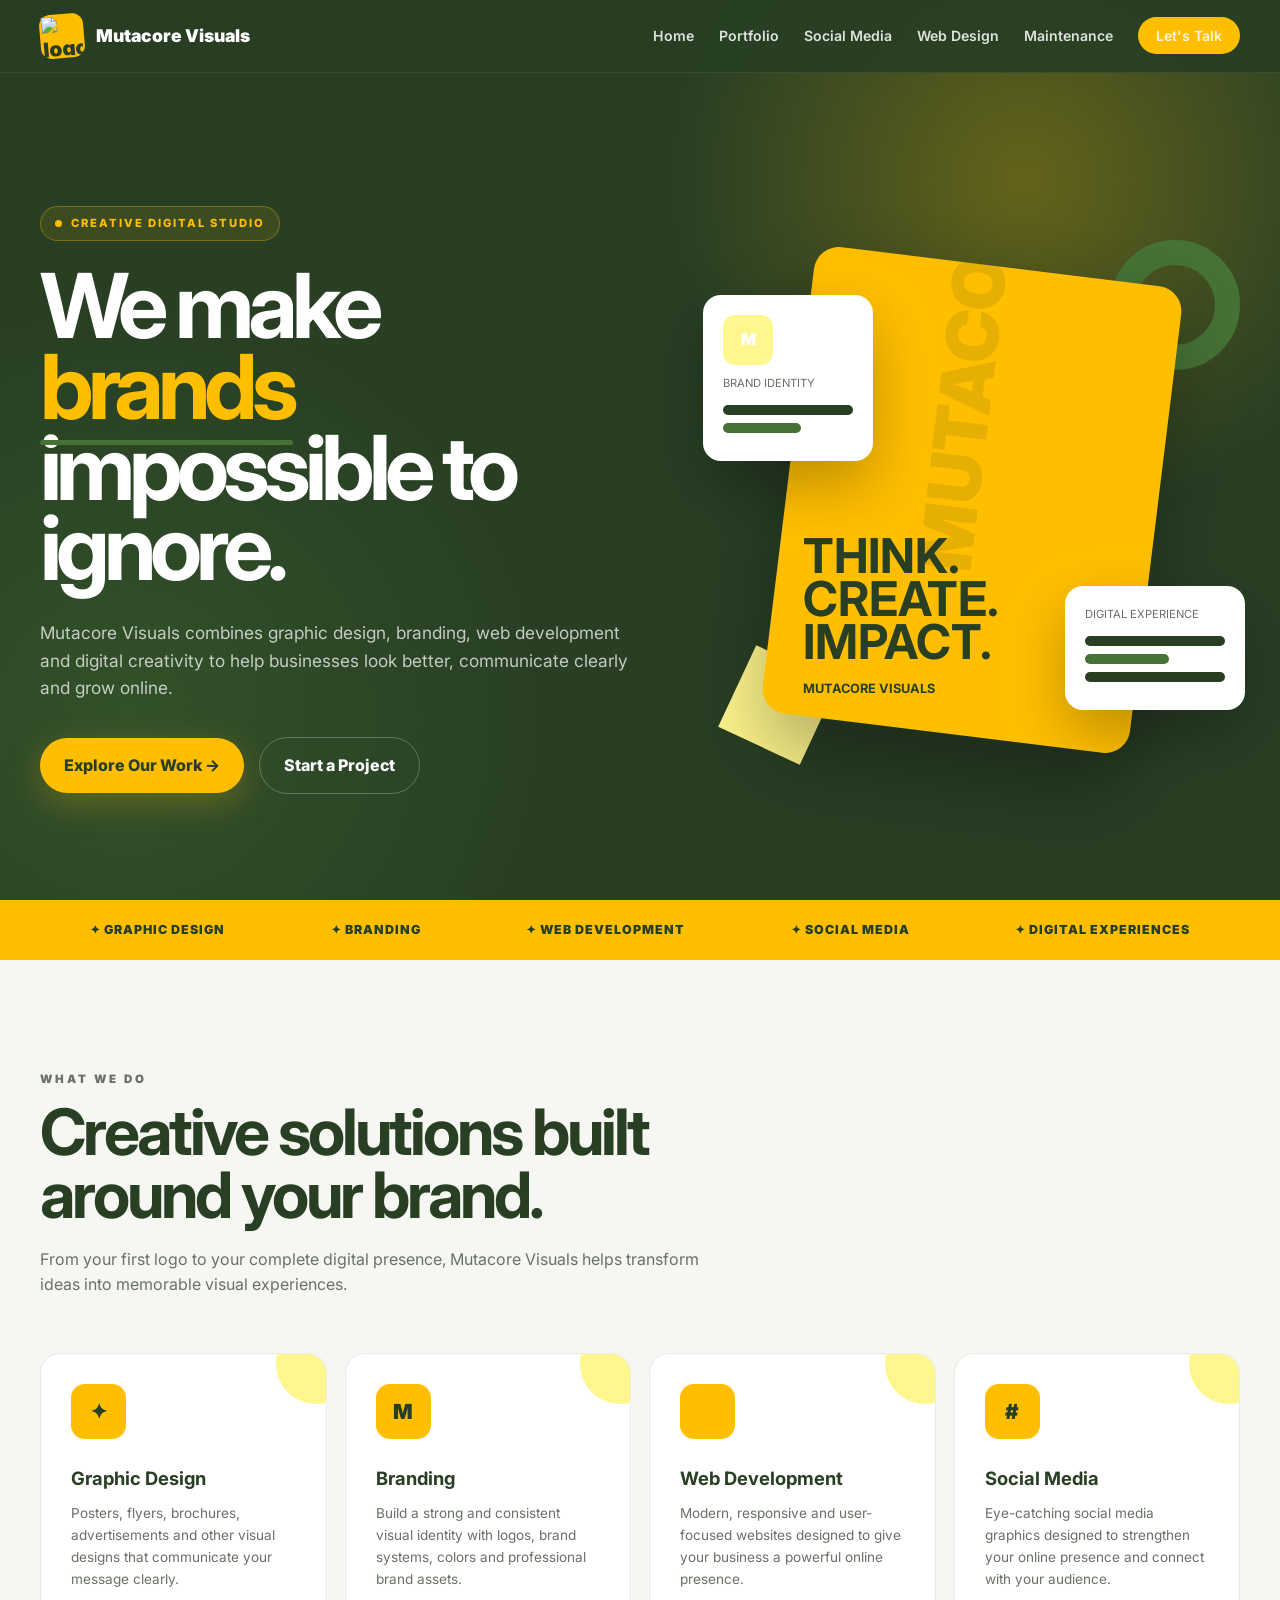
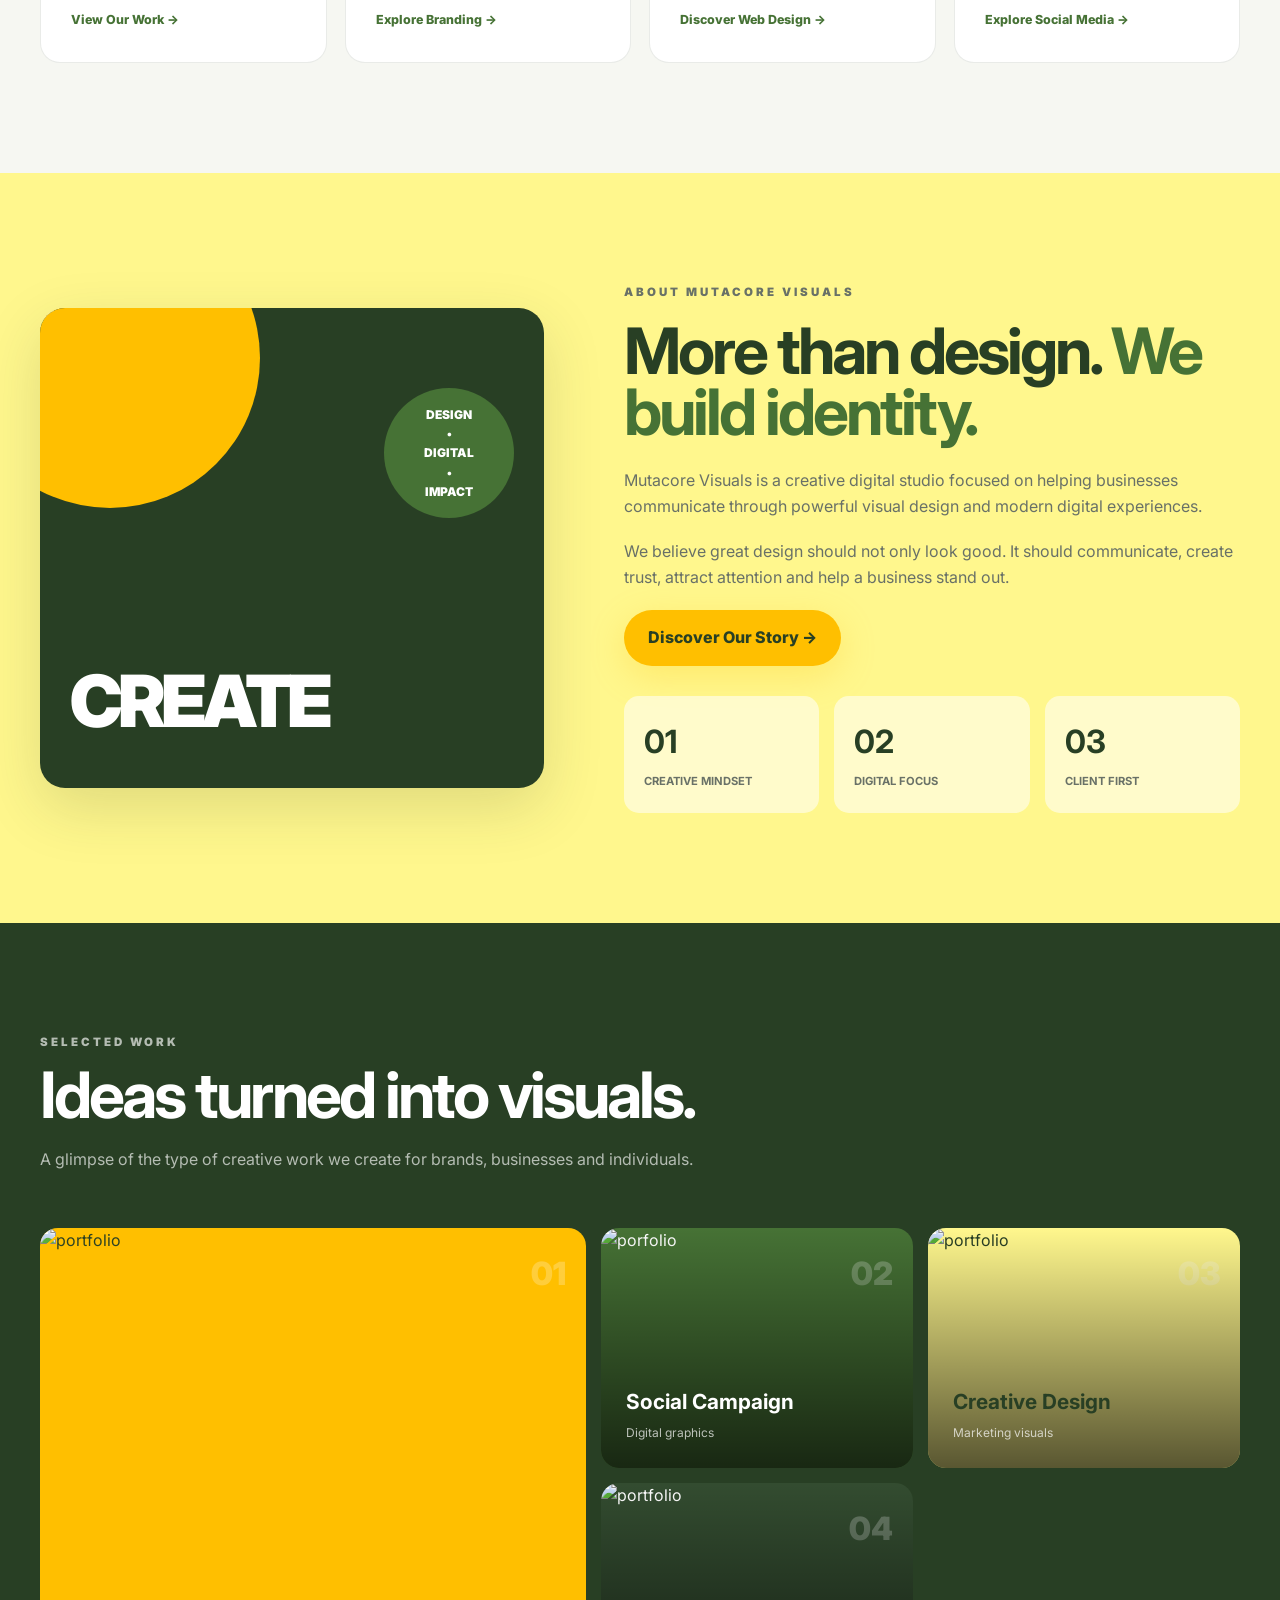
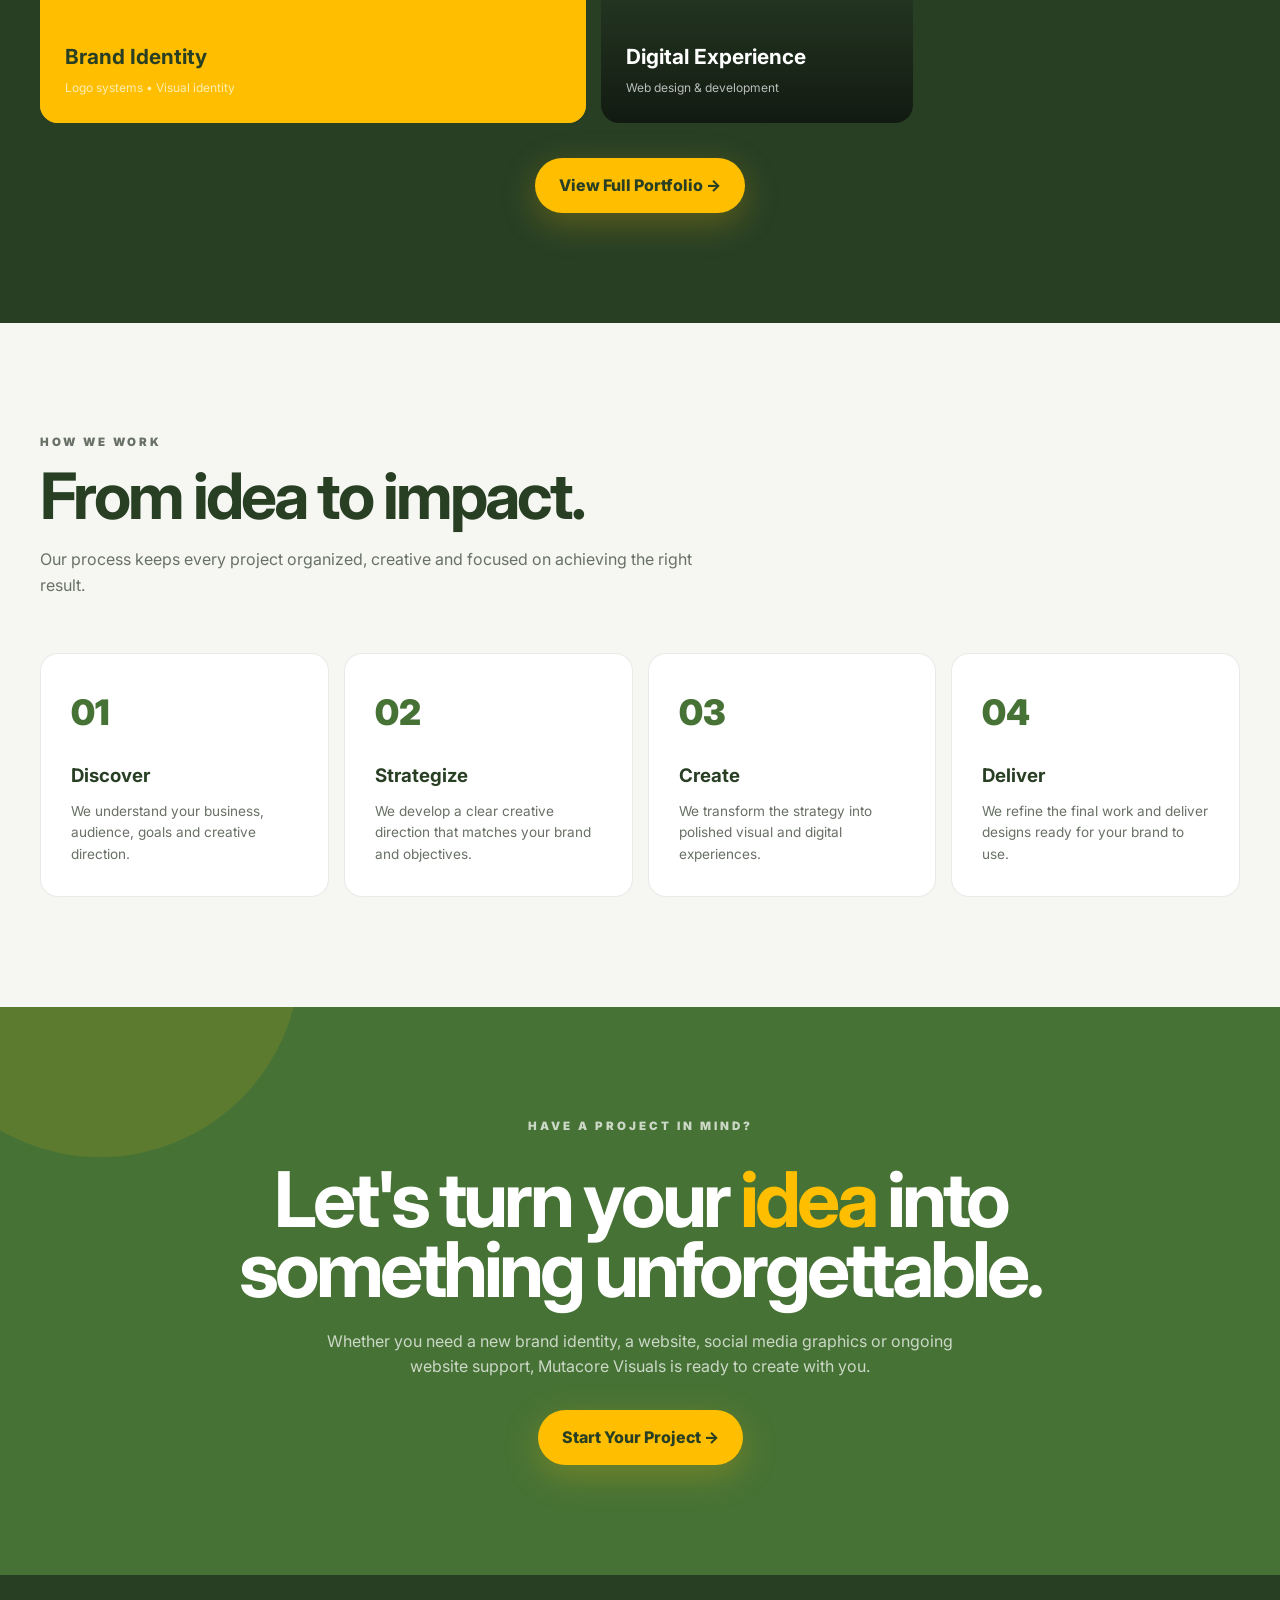
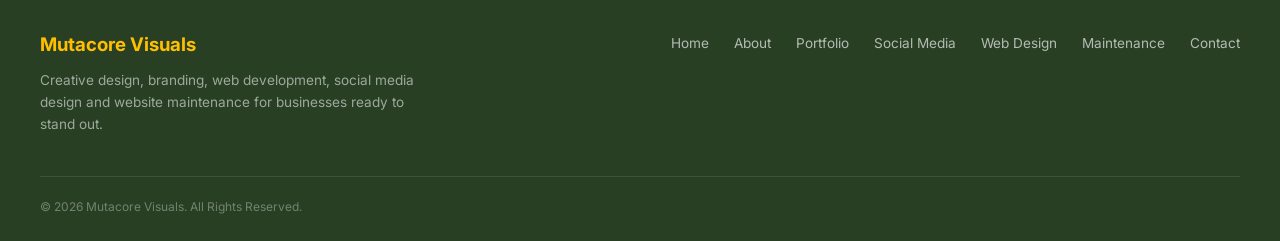
==== index.html @ 016a48d6 "Add files via upload" ====
<!DOCTYPE html>
<html lang="en">

<head>

    <!-- =====================================================
         BASIC SEO
    ====================================================== -->

    <meta charset="UTF-8">

    <meta name="viewport" content="width=device-width, initial-scale=1.0">

    <title>
        Mutacore Visuals | Graphic Design, Branding & Web Development
    </title>

    <meta name="description"
        content="Mutacore Visuals creates bold brands, professional websites, social media designs and digital experiences that help businesses stand out and grow.">

    <meta name="keywords"
        content="Mutacore Visuals, graphic design Kenya, web design Kenya, branding Kenya, logo design, social media design, website development, website maintenance">

    <meta name="author" content="Mutacore Visuals">

    <meta name="robots" content="index, follow">

    <meta name="theme-color" content="#283F24">


    <!-- =====================================================
         OPEN GRAPH / SOCIAL SHARING
    ====================================================== -->

    <meta property="og:title"
        content="Mutacore Visuals | Creative Design & Web Development">

    <meta property="og:description"
        content="Bold visuals. Powerful brands. Digital experiences that connect.">

    <meta property="og:type" content="website">

    <meta property="og:site_name"
        content="Mutacore Visuals">


    <!-- Change this to your real domain -->

    <link rel="canonical"
        href="https://www.mutacorevisuals.com/">


    <!-- =====================================================
         GOOGLE FONT
    ====================================================== -->

    <link rel="preconnect"
        href="https://fonts.googleapis.com">

    <link rel="preconnect"
        href="https://fonts.gstatic.com"
        crossorigin>

    <link
        href="https://fonts.googleapis.com/css2?family=Inter:wght@400;500;600;700;800;900&display=swap"
        rel="stylesheet">


    <!-- =====================================================
         AEO / ORGANIZATION STRUCTURED DATA
    ====================================================== -->

    <script type="application/ld+json">

    {
        "@context": "https://schema.org",

        "@type": "CreativeAgency",

        "name": "Mutacore Visuals",

        "description": "Mutacore Visuals provides graphic design, branding, web development, social media design and website maintenance services.",

        "url": "https://www.mutacorevisuals.com/",

        "areaServed": "Kenya",

        "serviceType": [
            "Graphic Design",
            "Branding",
            "Logo Design",
            "Web Design",
            "Web Development",
            "Social Media Design",
            "Website Maintenance"
        ]

    }

    </script>


    <!-- =====================================================
         CSS
    ====================================================== -->

    <link rel="stylesheet" href="style.css">

</head>


<body>


    <!-- =====================================================
         NAVIGATION
    ====================================================== -->

    <header class="navbar">

        <nav
            class="nav-container"
            aria-label="Main navigation">


            <a
                href="index.html"
                class="logo">

                <span class="logo-symbol">
                    <img src="images/MUTACORE LOGO NO BACKGROUND.png" alt="logo" width="40px" height="40px">
                </span>

                <span>
                    Mutacore Visuals
                </span>

            </a>


            <ul class="nav-links">

                <li>
                    <a href="index.html">
                        Home
                    </a>
                </li>

                <li>
                    <a href="portfolio.html">
                        Portfolio
                    </a>
                </li>

                <li>
                    <a href="socialmedia.html">
                        Social Media
                    </a>
                </li>

                <li>
                    <a href="webdesign.html">
                        Web Design
                    </a>
                </li>

                <li>
                    <a href="webmaintenance.html">
                        Maintenance
                    </a>
                </li>

                <li>
                    <a
                        href="contactus.html"
                        class="nav-contact">

                        Let's Talk

                    </a>
                </li>

            </ul>

        </nav>

    </header>


    <main>


        
        <section class="hero">

            <div class="hero-container">


                <div class="hero-content">


                    <div class="hero-label">

                        <span></span>

                        Creative Digital Studio

                    </div>


                    <h1>

                        We make
                        <span>
                            brands
                        </span>
                        impossible to ignore.

                    </h1>


                    <p class="hero-description">

                        Mutacore Visuals combines graphic design,
                        branding, web development and digital
                        creativity to help businesses look better,
                        communicate clearly and grow online.

                    </p>


                    <div class="hero-buttons">

                        <a
                            href="portfolio.html"
                            class="btn btn-primary">

                            Explore Our Work
                            →

                        </a>


                        <a
                            href="contactus.html"
                            class="btn btn-outline">

                            Start a Project

                        </a>

                    </div>


                </div>


                <!-- =================================================
                     CREATIVE HERO VISUAL
                ================================================== -->

                <div class="hero-visual">


                    <div class="visual-circle"></div>

                    <div class="visual-square"></div>


                    <div class="visual-card one">

                        <div class="mini-logo">
                            M
                        </div>

                        <div class="card-title">
                            BRAND IDENTITY
                        </div>

                        <div class="card-line"></div>

                        <div class="card-line short"></div>

                    </div>


                    <div class="visual-main">


                        <div class="visual-main-content">

                            <h2>
                                THINK.
                                <br>
                                CREATE.
                                <br>
                                IMPACT.
                            </h2>

                            <p>
                                MUTACORE VISUALS
                            </p>

                        </div>

                    </div>


                    <div class="visual-card two">

                        <div class="card-title">
                            DIGITAL EXPERIENCE
                        </div>

                        <div class="card-line"></div>

                        <div class="card-line short"></div>

                        <div class="card-line"></div>

                    </div>


                </div>

            </div>

        </section>


        <!-- =====================================================
             TRUST / BRAND STATEMENT
        ====================================================== -->

        <div class="trust-bar">

            <div class="trust-container">

                <div class="trust-item">
                    ✦ Graphic Design
                </div>

                <div class="trust-item">
                    ✦ Branding
                </div>

                <div class="trust-item">
                    ✦ Web Development
                </div>

                <div class="trust-item">
                    ✦ Social Media
                </div>

                <div class="trust-item">
                    ✦ Digital Experiences
                </div>

            </div>

        </div>


        <!-- =====================================================
             SERVICES
        ====================================================== -->

        <section class="services">

            <div class="container">


                <div class="section-heading">

                    <p class="section-label">
                        What We Do
                    </p>

                    <h2>
                        Creative solutions built around your brand.
                    </h2>

                    <p>
                        From your first logo to your complete digital
                        presence, Mutacore Visuals helps transform
                        ideas into memorable visual experiences.
                    </p>

                </div>


                <div class="services-grid">


                    <article class="service-card">

                        <div class="service-icon">
                            ✦
                        </div>

                        <h3>
                            Graphic Design
                        </h3>

                        <p>
                            Posters, flyers, brochures, advertisements
                            and other visual designs that communicate
                            your message clearly.
                        </p>

                        <a
                            href="portfolio.html"
                            class="service-link">

                            View Our Work →

                        </a>

                    </article>


                    <article class="service-card">

                        <div class="service-icon">
                            M
                        </div>

                        <h3>
                            Branding
                        </h3>

                        <p>
                            Build a strong and consistent visual identity
                            with logos, brand systems, colors and
                            professional brand assets.
                        </p>

                        <a
                            href="portfolio.html"
                            class="service-link">

                            Explore Branding →

                        </a>

                    </article>


                    <article class="service-card">

                        <div class="service-icon">
                            
                        </div>

                        <h3>
                            Web Development
                        </h3>

                        <p>
                            Modern, responsive and user-focused websites
                            designed to give your business a powerful
                            online presence.
                        </p>

                        <a
                            href="webdesign.html"
                            class="service-link">

                            Discover Web Design →

                        </a>

                    </article>


                    <article class="service-card">

                        <div class="service-icon">
                            #
                        </div>

                        <h3>
                            Social Media
                        </h3>

                        <p>
                            Eye-catching social media graphics designed
                            to strengthen your online presence and
                            connect with your audience.
                        </p>

                        <a
                            href="socialmedia.html"
                            class="service-link">

                            Explore Social Media →

                        </a>

                    </article>


                </div>

            </div>

        </section>


        <!-- =====================================================
             ABOUT MUTACORE
        ====================================================== -->

        <section class="about">

            <div class="container about-grid">


                <div class="about-image">
                    <img src="images/pexels-introspectivedsgn-7484736.jpg" alt="design image">

                    <div class="about-badge">

                        DESIGN
                        <br>
                        •
                        <br>
                        DIGITAL
                        <br>
                        •
                        <br>
                        IMPACT

                    </div>

                </div>


                <div class="about-content">

                    <p class="section-label">
                        About Mutacore Visuals
                    </p>


                    <h2>

                        More than design.
                        <span>
                            We build identity.
                        </span>

                    </h2>


                    <p>

                        Mutacore Visuals is a creative digital studio
                        focused on helping businesses communicate
                        through powerful visual design and modern
                        digital experiences.

                    </p>


                    <p>

                        We believe great design should not only look
                        good. It should communicate, create trust,
                        attract attention and help a business stand
                        out.

                    </p>


                    <a
                        href="aboutus.html"
                        class="btn btn-primary">

                        Discover Our Story →

                    </a>


                    <div class="about-stats">

                        <div class="stat">

                            <strong>
                                01
                            </strong>

                            <span>
                                CREATIVE MINDSET
                            </span>

                        </div>


                        <div class="stat">

                            <strong>
                                02
                            </strong>

                            <span>
                                DIGITAL FOCUS
                            </span>

                        </div>


                        <div class="stat">

                            <strong>
                                03
                            </strong>

                            <span>
                                CLIENT FIRST
                            </span>

                        </div>

                    </div>

                </div>

            </div>

        </section>


        <!-- =====================================================
             PORTFOLIO PREVIEW
        ====================================================== -->

        <section class="portfolio">

            <div class="container">


                <div class="section-heading">

                    <p class="section-label">
                        Selected Work
                    </p>

                    <h2>
                        Ideas turned into visuals.
                    </h2>

                    <p>
                        A glimpse of the type of creative work we
                        create for brands, businesses and individuals.
                    </p>

                </div>


                <div class="portfolio-grid">


                    <a
                        href="portfolio.html"
                        class="portfolio-item">

                        <span class="portfolio-number">
                            01
                        </span>
                        <img src="images/pexels-cottonbro-3585032.jpg" alt="portfolio">

                        <div class="portfolio-content">

                            <h3>
                                Brand Identity
                            </h3>

                            <p>
                                Logo systems • Visual identity
                            </p>

                        </div>

                    </a>


                    <a
                        href="portfolio.html"
                        class="portfolio-item">

                        <span class="portfolio-number">
                            02
                        </span>
                        <img src="images/pexels-darlene-alderson-7971531.jpg" alt="porfolio">

                        <div class="portfolio-content">

                            <h3>
                                Social Campaign
                            </h3>

                            <p>
                                Digital graphics
                            </p>

                        </div>

                    </a>


                    <a
                        href="portfolio.html"
                        class="portfolio-item">

                        <span class="portfolio-number">
                            03
                        </span>
                        <img src="images/pexels-fotios-photos-16129877.jpg" alt="portfolio">

                        <div class="portfolio-content">

                            <h3>
                                Creative Design
                            </h3>

                            <p>
                                Marketing visuals
                            </p>

                        </div>

                    </a>


                    <a
                        href="portfolio.html"
                        class="portfolio-item">

                        <span class="portfolio-number">
                            04
                        </span>
                        <img src="images/pexels-george-milton-7015034.jpg" alt="portfolio">

                        <div class="portfolio-content">

                            <h3>
                                Digital Experience
                            </h3>

                            <p>
                                Web design & development
                            </p>

                        </div>

                    </a>


                </div>


                <div
                    style="
                    text-align:center;
                    margin-top:35px;
                    ">

                    <a
                        href="portfolio.html"
                        class="btn btn-primary">

                        View Full Portfolio →

                    </a>

                </div>

            </div>

        </section>


        <!-- =====================================================
             OUR PROCESS
        ====================================================== -->

        <section class="process">

            <div class="container">


                <div class="section-heading">

                    <p class="section-label">
                        How We Work
                    </p>

                    <h2>
                        From idea to impact.
                    </h2>

                    <p>
                        Our process keeps every project organized,
                        creative and focused on achieving the right
                        result.
                    </p>

                </div>


                <div class="process-grid">


                    <article class="process-step">

                        <div class="step-number">
                            01
                        </div>

                        <h3>
                            Discover
                        </h3>

                        <p>
                            We understand your business, audience,
                            goals and creative direction.
                        </p>

                    </article>


                    <article class="process-step">

                        <div class="step-number">
                            02
                        </div>

                        <h3>
                            Strategize
                        </h3>

                        <p>
                            We develop a clear creative direction
                            that matches your brand and objectives.
                        </p>

                    </article>


                    <article class="process-step">

                        <div class="step-number">
                            03
                        </div>

                        <h3>
                            Create
                        </h3>

                        <p>
                            We transform the strategy into polished
                            visual and digital experiences.
                        </p>

                    </article>


                    <article class="process-step">

                        <div class="step-number">
                            04
                        </div>

                        <h3>
                            Deliver
                        </h3>

                        <p>
                            We refine the final work and deliver
                            designs ready for your brand to use.
                        </p>

                    </article>


                </div>

            </div>

        </section>


        <!-- =====================================================
             CALL TO ACTION
        ====================================================== -->

        <section class="cta">

            <div class="container">


                <p class="section-label">
                    Have A Project In Mind?
                </p>


                <h2>

                    Let's turn your
                    <span>
                        idea
                    </span>
                    into something unforgettable.

                </h2>


                <p>

                    Whether you need a new brand identity, a website,
                    social media graphics or ongoing website support,
                    Mutacore Visuals is ready to create with you.

                </p>


                <a
                    href="contactus.html"
                    class="btn btn-primary">

                    Start Your Project →

                </a>

            </div>

        </section>


    </main>


    <!-- =====================================================
         FOOTER
    ====================================================== -->

    <footer>

        <div class="footer-container">


            <div class="footer-brand">

                <h3>
                    Mutacore Visuals
                </h3>

                <p>

                    Creative design, branding, web development,
                    social media design and website maintenance
                    for businesses ready to stand out.

                </p>

            </div>


            <ul class="footer-links">

                <li>
                    <a href="index.html">
                        Home
                    </a>
                </li>

                <li>
                    <a href="aboutus.html">
                        About
                    </a>
                </li>

                <li>
                    <a href="portfolio.html">
                        Portfolio
                    </a>
                </li>

                <li>
                    <a href="socialmedia.html">
                        Social Media
                    </a>
                </li>

                <li>
                    <a href="webdesign.html">
                        Web Design
                    </a>
                </li>

                <li>
                    <a href="webmaintenance.html">
                        Maintenance
                    </a>
                </li>

                <li>
                    <a href="contactus.html">
                        Contact
                    </a>
                </li>

            </ul>

        </div>


        <div class="copyright">

            © 2026 Mutacore Visuals.
            All Rights Reserved.

        </div>

    </footer>


</body>

</html>
---- style.css ----
/* =====================================================
           MUTACORE BRAND COLORS
        ====================================================== */

        :root {

            --gold: #FFBF00;

            --cream: #FFF78D;

            --green: #467235;

            --dark-green: #283F24;

            --white: #ffffff;

            --light: #f6f7f2;

            --gray: #697167;

            --border:
                rgba(40, 63, 36, 0.1);

            --shadow:
                0 20px 60px
                rgba(40, 63, 36, 0.15);

        }


        /* =====================================================
           RESET
        ====================================================== */

        * {

            margin: 0;

            padding: 0;

            box-sizing: border-box;

        }


        html {

            scroll-behavior: smooth;

        }


        body {

            font-family:
                "Inter",
                sans-serif;

            background:
                var(--light);

            color:
                var(--dark-green);

            line-height:
                1.6;

            overflow-x:
                hidden;

        }


        img {

            max-width:
                100%;

            display:
                block;

        }


        a {

            text-decoration:
                none;

            color:
                inherit;

        }


        /* =====================================================
           NAVBAR
        ====================================================== */

        .navbar {

            position:
                fixed;

            top:
                0;

            left:
                0;

            width:
                100%;

            z-index:
                1000;

            background:
                rgba(40,63,36,0.94);

            backdrop-filter:
                blur(15px);

            border-bottom:
                1px solid
                rgba(255,255,255,0.08);

        }


        .nav-container {

            max-width:
                1250px;

            margin:
                auto;

            padding:
                14px 25px;

            display:
                flex;

            align-items:
                center;

            justify-content:
                space-between;

        }


        .logo {

            display:
                flex;

            align-items:
                center;

            gap:
                12px;

            color:
                white;

            font-weight:
                900;

            font-size:
                1.1rem;

        }


        .logo-symbol {

            width:
                44px;

            height:
                44px;

            display:
                grid;

            place-items:
                center;

            background:
                var(--gold);

            color:
                var(--dark-green);

            border-radius:
                11px;

            font-weight:
                900;

            font-size:
                1.3rem;

            transform:
                rotate(-5deg);

            transition:
                0.3s;

        }


        .logo:hover .logo-symbol {

            transform:
                rotate(5deg)
                scale(1.08);

        }


        .nav-links {

            display:
                flex;

            align-items:
                center;

            gap:
                25px;

            list-style:
                none;

        }


        .nav-links a {

            color:
                rgba(255,255,255,0.85);

            font-size:
                0.88rem;

            font-weight:
                600;

            position:
                relative;

            transition:
                0.3s;

        }


        .nav-links a:hover {

            color:
                var(--gold);

        }


        .nav-links a::after {

            content:
                "";

            position:
                absolute;

            left:
                0;

            bottom:
                -8px;

            width:
                0;

            height:
                2px;

            background:
                var(--gold);

            transition:
                0.3s;

        }


        .nav-links a:hover::after {

            width:
                100%;

        }


        .nav-contact {

            padding:
                10px 18px;

            border-radius:
                30px;

            background:
                var(--gold);

            color:
                var(--dark-green) ;

            font-weight:
                800 ;

        }


        .nav-contact::after {

            display:
                none;

        }


        /* =====================================================
           HERO
        ====================================================== */

        .hero {

            min-height:
                100vh;

            padding-top:
                100px;

            background:

                radial-gradient(
                    circle at 80% 20%,
                    rgba(255,191,0,0.28),
                    transparent 28%
                ),

                radial-gradient(
                    circle at 10% 80%,
                    rgba(70,114,53,0.35),
                    transparent 30%
                ),

                var(--dark-green);

            color:
                white;

            position:
                relative;

            overflow:
                hidden;

        }


        .hero-container {

            max-width:
                1250px;

            min-height:
                calc(100vh - 100px);

            margin:
                auto;

            padding:
                70px 25px;

            display:
                grid;

            grid-template-columns:
                1.05fr 0.95fr;

            align-items:
                center;

            gap:
                70px;

        }


        .hero-content {

            position:
                relative;

            z-index:
                3;

        }


        .hero-label {

            display:
                inline-flex;

            align-items:
                center;

            gap:
                9px;

            padding:
                8px 14px;

            background:
                rgba(255,191,0,0.1);

            border:
                1px solid
                rgba(255,191,0,0.3);

            border-radius:
                30px;

            color:
                var(--gold);

            font-size:
                0.7rem;

            font-weight:
                800;

            text-transform:
                uppercase;

            letter-spacing:
                2px;

            margin-bottom:
                25px;

            animation:
                fadeUp 0.8s ease forwards;

        }


        .hero-label span {

            width:
                7px;

            height:
                7px;

            background:
                var(--gold);

            border-radius:
                50%;

            animation:
                pulseDot 1.5s infinite;

        }


        .hero h1 {

            font-size:
                clamp(3.5rem, 7vw, 7rem);

            line-height:
                0.9;

            letter-spacing:
                -6px;

            margin-bottom:
                30px;

            animation:
                fadeUp 0.8s ease 0.1s forwards;

            opacity:
                0;

        }


        .hero h1 span {

            color:
                var(--gold);

            position:
                relative;

        }


        .hero h1 span::after {

            content:
                "";

            position:
                absolute;

            left:
                0;

            bottom:
                -4px;

            width:
                100%;

            height:
                5px;

            background:
                var(--green);

            border-radius:
                10px;

            transform:
                scaleX(0);

            transform-origin:
                left;

            animation:
                lineReveal 1s ease 1s forwards;

        }


        .hero-description {

            max-width:
                620px;

            color:
                rgba(255,255,255,0.72);

            font-size:
                1.08rem;

            margin-bottom:
                35px;

            animation:
                fadeUp 0.8s ease 0.25s forwards;

            opacity:
                0;

        }


        .hero-buttons {

            display:
                flex;

            align-items:
                center;

            gap:
                15px;

            flex-wrap:
                wrap;

            animation:
                fadeUp 0.8s ease 0.4s forwards;

            opacity:
                0;

        }


        .btn {

            display:
                inline-flex;

            align-items:
                center;

            justify-content:
                center;

            padding:
                15px 24px;

            border-radius:
                50px;

            font-weight:
                800;

            transition:
                0.3s;

        }


        .btn-primary {

            background:
                var(--gold);

            color:
                var(--dark-green);

            box-shadow:
                0 10px 35px
                rgba(255,191,0,0.25);

        }


        .btn-primary:hover {

            transform:
                translateY(-5px);

            box-shadow:
                0 15px 45px
                rgba(255,191,0,0.4);

        }


        .btn-outline {

            color:
                white;

            border:
                1px solid
                rgba(255,255,255,0.25);

        }


        .btn-outline:hover {

            background:
                white;

            color:
                var(--dark-green);

        }


        /* =====================================================
           HERO DESIGN SHOWCASE
        ====================================================== */

        .hero-visual {

            min-height:
                520px;

            position:
                relative;

            display:
                flex;

            align-items:
                center;

            justify-content:
                center;

        }


        .visual-main {

            width:
                370px;

            height:
                470px;

            background:
                var(--gold);

            border-radius:
                25px;

            transform:
                rotate(7deg);

            box-shadow:
                0 40px 80px
                rgba(0,0,0,0.3);

            position:
                relative;

            z-index:
                3;

            overflow:
                hidden;

            animation:
                floating 5s ease-in-out infinite;

        }


        .visual-main::before {

            content:
                "MUTACORE";

            position:
                absolute;

            top:
                45px;

            left:
                -40px;

            font-size:
                4.5rem;

            font-weight:
                900;

            color:
                rgba(40,63,36,0.12);

            transform:
                rotate(-90deg);

        }


        .visual-main-content {

            position:
                absolute;

            bottom:
                35px;

            left:
                30px;

            right:
                30px;

            transform:
                rotate(-7deg);

        }


        .visual-main-content h2 {

            font-size:
                3rem;

            line-height:
                0.9;

            color:
                var(--dark-green);

            margin-bottom:
                15px;

        }


        .visual-main-content p {

            font-size:
                0.8rem;

            font-weight:
                700;

            color:
                var(--dark-green);

        }


        .visual-card {

            position:
                absolute;

            background:
                white;

            border-radius:
                18px;

            padding:
                20px;

            box-shadow:
                0 25px 60px
                rgba(0,0,0,0.25);

            z-index:
                4;

        }


        .visual-card.one {

            width:
                170px;

            top:
                55px;

            left:
                0;

            animation:
                floatSmall 4s ease-in-out infinite;

        }


        .visual-card.two {

            width:
                180px;

            bottom:
                50px;

            right:
                -5px;

            animation:
                floatSmall 4s ease-in-out 1s infinite;

        }


        .card-title {

            font-size:
                0.7rem;

            color:
                var(--gray);

            margin-bottom:
                12px;

        }


        .card-line {

            height:
                10px;

            background:
                var(--dark-green);

            border-radius:
                10px;

            margin-bottom:
                8px;

        }


        .card-line.short {

            width:
                60%;

            background:
                var(--green);

        }


        .mini-logo {

            width:
                50px;

            height:
                50px;

            background:
                var(--cream);

            border-radius:
                12px;

            display:
                grid;

            place-items:
                center;

            font-weight:
                900;

            margin-bottom:
                10px;

        }


        .visual-circle {

            position:
                absolute;

            width:
                130px;

            height:
                130px;

            border:
                25px solid
                var(--green);

            border-radius:
                50%;

            top:
                0;

            right:
                0;

            animation:
                spin 12s linear infinite;

        }


        .visual-square {

            position:
                absolute;

            width:
                90px;

            height:
                90px;

            background:
                var(--cream);

            bottom:
                10px;

            left:
                30px;

            transform:
                rotate(25deg);

            animation:
                pulse 3s ease-in-out infinite;

        }


        /* =====================================================
           TRUST BAR
        ====================================================== */

        .trust-bar {

            background:
                var(--gold);

            padding:
                20px 25px;

        }


        .trust-container {

            max-width:
                1100px;

            margin:
                auto;

            display:
                flex;

            justify-content:
                space-between;

            align-items:
                center;

            gap:
                20px;

            flex-wrap:
                wrap;

        }


        .trust-item {

            font-size:
                0.78rem;

            font-weight:
                900;

            text-transform:
                uppercase;

            letter-spacing:
                1px;

        }


        /* =====================================================
           SERVICES
        ====================================================== */

        .services {

            padding:
                110px 25px;

            background:
                var(--light);

        }


        .container {

            max-width:
                1200px;

            margin:
                auto;

        }


        .section-heading {

            max-width:
                700px;

            margin-bottom:
                55px;

        }


        .section-label {

            color:
                var(--green);

            font-size:
                0.72rem;

            font-weight:
                900;

            letter-spacing:
                3px;

            text-transform:
                uppercase;

            margin-bottom:
                13px;

        }


        .section-heading h2 {

            font-size:
                clamp(2.4rem, 5vw, 4.5rem);

            line-height:
                0.98;

            letter-spacing:
                -3px;

            margin-bottom:
                20px;

        }


        .section-heading p {

            color:
                var(--gray);

        }


        .services-grid {

            display:
                grid;

            grid-template-columns:
                repeat(4, 1fr);

            gap:
                18px;

        }


        .service-card {

            padding:
                30px;

            background:
                white;

            border:
                1px solid
                var(--border);

            border-radius:
                20px;

            transition:
                0.4s;

            position:
                relative;

            overflow:
                hidden;

        }


        .service-card:hover {

            transform:
                translateY(-12px);

            box-shadow:
                var(--shadow);

        }


        .service-card::before {

            content:
                "";

            position:
                absolute;

            width:
                80px;

            height:
                80px;

            border-radius:
                50%;

            background:
                var(--cream);

            right:
                -30px;

            top:
                -30px;

            transition:
                0.4s;

        }


        .service-card:hover::before {

            transform:
                scale(2);

        }


        .service-icon {

            width:
                55px;

            height:
                55px;

            display:
                grid;

            place-items:
                center;

            background:
                var(--gold);

            border-radius:
                14px;

            font-size:
                1.3rem;

            font-weight:
                900;

            margin-bottom:
                25px;

            position:
                relative;

            z-index:
                2;

        }


        .service-card h3 {

            font-size:
                1.15rem;

            margin-bottom:
                10px;

            position:
                relative;

            z-index:
                2;

        }


        .service-card p {

            color:
                var(--gray);

            font-size:
                0.85rem;

            position:
                relative;

            z-index:
                2;

        }


        .service-link {

            display:
                inline-block;

            margin-top:
                20px;

            font-size:
                0.78rem;

            font-weight:
                800;

            color:
                var(--green);

            position:
                relative;

            z-index:
                2;

        }


        /* =====================================================
           ABOUT / INTRO
        ====================================================== */

        .about {

            background:
                var(--cream);

            padding:
                110px 25px;

        }


        .about-grid {

            display:
                grid;

            grid-template-columns:
                0.9fr 1.1fr;

            gap:
                80px;

            align-items:
                center;

        }


        .about-image {

            min-height:
                480px;

            background:
                var(--dark-green);

            border-radius:
                25px;

            position:
                relative;

            overflow:
                hidden;

            box-shadow:
                var(--shadow);

        }


        .about-image::before {

            content:
                "";

            position:
                absolute;

            width:
                300px;

            height:
                300px;

            background:
                var(--gold);

            border-radius:
                50%;

            top:
                -100px;

            left:
                -80px;

        }


        .about-image::after {

            content:
                "CREATE";

            position:
                absolute;

            bottom:
                30px;

            left:
                30px;

            font-size:
                4.5rem;

            font-weight:
                900;

            color:
                white;

            letter-spacing:
                -5px;

        }


        .about-badge {

            position:
                absolute;

            right:
                30px;

            top:
                80px;

            width:
                130px;

            height:
                130px;

            background:
                var(--green);

            color:
                white;

            border-radius:
                50%;

            display:
                grid;

            place-items:
                center;

            text-align:
                center;

            font-weight:
                900;

            font-size:
                0.75rem;

            animation:
                spinSlow 10s linear infinite;

        }


        .about-content h2 {

            font-size:
                clamp(2.5rem, 5vw, 4.5rem);

            line-height:
                0.95;

            letter-spacing:
                -3px;

            margin-bottom:
                25px;

        }


        .about-content h2 span {

            color:
                var(--green);

        }


        .about-content p {

            color:
                var(--gray);

            margin-bottom:
                20px;

        }


        .about-stats {

            display:
                grid;

            grid-template-columns:
                repeat(3, 1fr);

            gap:
                15px;

            margin-top:
                30px;

        }


        .stat {

            padding:
                20px;

            background:
                rgba(255,255,255,0.55);

            border-radius:
                15px;

        }


        .stat strong {

            display:
                block;

            font-size:
                2rem;

            color:
                var(--dark-green);

        }


        .stat span {

            font-size:
                0.7rem;

            color:
                var(--gray);

            font-weight:
                700;

        }


        /* =====================================================
           PORTFOLIO PREVIEW
        ====================================================== */

        .portfolio {

            background:
                var(--dark-green);

            color:
                white;

            padding:
                110px 25px;

        }


        .portfolio .section-label {

            color:
                var(--gold);

        }


        .portfolio .section-heading p {

            color:
                rgba(255,255,255,0.65);

        }


        .portfolio-grid {

            display:
                grid;

            grid-template-columns:
                1.4fr 0.8fr 0.8fr;

            grid-template-rows:
                240px 240px;

            gap:
                15px;

        }


        .portfolio-item {

            border-radius:
                18px;

            overflow:
                hidden;

            position:
                relative;

            background:
                var(--green);

            transition:
                0.4s;

        }


        .portfolio-item:hover {

            transform:
                scale(1.02);

        }


        .portfolio-item:first-child {

            grid-row:
                span 2;

        }


        .portfolio-content {

            position:
                absolute;

            inset:
                0;

            padding:
                25px;

            display:
                flex;

            flex-direction:
                column;

            justify-content:
                flex-end;

            background:
                linear-gradient(
                    transparent,
                    rgba(0,0,0,0.65)
                );

        }


        .portfolio-number {

            position:
                absolute;

            top:
                20px;

            right:
                20px;

            font-size:
                2rem;

            font-weight:
                900;

            color:
                rgba(255,255,255,0.25);

        }


        .portfolio-content h3 {

            font-size:
                1.3rem;

            margin-bottom:
                5px;

        }


        .portfolio-content p {

            font-size:
                0.75rem;

            color:
                rgba(255,255,255,0.7);

        }


        .portfolio-item:nth-child(1) {

            background:
                var(--gold);

            color:
                var(--dark-green);

        }


        .portfolio-item:nth-child(1)
        .portfolio-content {

            background:
                linear-gradient(
                    transparent,
                    rgba(255,191,0,0.8)
                );

        }


        .portfolio-item:nth-child(2) {

            background:
                var(--green);

        }


        .portfolio-item:nth-child(3) {

            background:
                var(--cream);

            color:
                var(--dark-green);

        }


        .portfolio-item:nth-child(4) {

            background:
                #334c30;

        }


        /* =====================================================
           PROCESS
        ====================================================== */

        .process {

            padding:
                110px 25px;

            background:
                var(--light);

        }


        .process-grid {

            display:
                grid;

            grid-template-columns:
                repeat(4,1fr);

            gap:
                15px;

        }


        .process-step {

            padding:
                30px;

            border-radius:
                18px;

            background:
                white;

            border:
                1px solid
                var(--border);

            transition:
                0.4s;

        }


        .process-step:hover {

            background:
                var(--gold);

            transform:
                translateY(-8px);

        }


        .step-number {

            color:
                var(--green);

            font-size:
                2.2rem;

            font-weight:
                900;

            margin-bottom:
                20px;

        }


        .process-step h3 {

            margin-bottom:
                10px;

        }


        .process-step p {

            color:
                var(--gray);

            font-size:
                0.85rem;

        }


        /* =====================================================
           CTA
        ====================================================== */

        .cta {

            padding:
                110px 25px;

            background:
                var(--green);

            color:
                white;

            text-align:
                center;

            position:
                relative;

            overflow:
                hidden;

        }


        .cta::before {

            content:
                "";

            position:
                absolute;

            width:
                400px;

            height:
                400px;

            background:
                var(--gold);

            opacity:
                0.12;

            border-radius:
                50%;

            top:
                -250px;

            left:
                -100px;

        }


        .cta h2 {

            max-width:
                900px;

            margin:
                auto;

            font-size:
                clamp(2.8rem, 6vw, 6rem);

            line-height:
                0.9;

            letter-spacing:
                -4px;

            margin-bottom:
                25px;

        }


        .cta h2 span {

            color:
                var(--gold);

        }


        .cta p {

            max-width:
                650px;

            margin:
                0 auto 30px;

            color:
                rgba(255,255,255,0.72);

        }


        /* =====================================================
           FOOTER
        ====================================================== */

        footer {

            padding:
                55px 25px 25px;

            background:
                var(--dark-green);

            color:
                white;

        }


        .footer-container {

            max-width:
                1200px;

            margin:
                auto;

            display:
                flex;

            justify-content:
                space-between;

            gap:
                40px;

            flex-wrap:
                wrap;

        }


        .footer-brand {

            max-width:
                400px;

        }


        .footer-brand h3 {

            color:
                var(--gold);

            margin-bottom:
                10px;

        }


        .footer-brand p {

            color:
                rgba(255,255,255,0.55);

            font-size:
                0.85rem;

        }


        .footer-links {

            display:
                flex;

            gap:
                25px;

            list-style:
                none;

            flex-wrap:
                wrap;

        }


        .footer-links a {

            color:
                rgba(255,255,255,0.65);

            font-size:
                0.85rem;

        }


        .footer-links a:hover {

            color:
                var(--gold);

        }


        .copyright {

            max-width:
                1200px;

            margin:
                40px auto 0;

            padding-top:
                20px;

            border-top:
                1px solid
                rgba(255,255,255,0.1);

            color:
                rgba(255,255,255,0.35);

            font-size:
                0.75rem;

        }


        /* =====================================================
           ANIMATIONS
        ====================================================== */

        @keyframes fadeUp {

            from {

                opacity:
                    0;

                transform:
                    translateY(35px);

            }

            to {

                opacity:
                    1;

                transform:
                    translateY(0);

            }

        }


        @keyframes floating {

            0%,100% {

                transform:
                    translateY(0)
                    rotate(7deg);

            }

            50% {

                transform:
                    translateY(-18px)
                    rotate(3deg);

            }

        }


        @keyframes floatSmall {

            0%,100% {

                transform:
                    translateY(0);

            }

            50% {

                transform:
                    translateY(-15px);

            }

        }


        @keyframes spin {

            from {

                transform:
                    rotate(0deg);

            }

            to {

                transform:
                    rotate(360deg);

            }

        }


        @keyframes spinSlow {

            from {

                transform:
                    rotate(0deg);

            }

            to {

                transform:
                    rotate(360deg);

            }

        }


        @keyframes pulse {

            0%,100% {

                transform:
                    rotate(25deg)
                    scale(1);

            }

            50% {

                transform:
                    rotate(35deg)
                    scale(1.1);

            }

        }


        @keyframes pulseDot {

            0%,100% {

                transform:
                    scale(1);

                opacity:
                    1;

            }

            50% {

                transform:
                    scale(1.6);

                opacity:
                    0.5;

            }

        }


        @keyframes lineReveal {

            to {

                transform:
                    scaleX(1);

            }

        }


        /* =====================================================
           TABLET
        ====================================================== */

        @media (max-width: 950px) {

            .hero-container {

                grid-template-columns:
                    1fr;

            }


            .hero {

                padding-bottom:
                    70px;

            }


            .hero-visual {

                min-height:
                    450px;

            }


            .services-grid {

                grid-template-columns:
                    repeat(2,1fr);

            }


            .about-grid {

                grid-template-columns:
                    1fr;

            }


            .portfolio-grid {

                grid-template-columns:
                    1fr 1fr;

                grid-template-rows:
                    250px 250px 250px;

            }


            .portfolio-item:first-child {

                grid-row:
                    span 1;

                grid-column:
                    span 2;

            }


            .process-grid {

                grid-template-columns:
                    repeat(2,1fr);

            }

        }


        /* =====================================================
           MOBILE
        ====================================================== */

        @media (max-width: 650px) {

            .nav-links {

                display:
                    none;

            }


            .hero-container {

                padding:
                    60px 20px;

            }


            .hero h1 {

                font-size:
                    3.5rem;

                letter-spacing:
                    -4px;

            }


            .visual-main {

                width:
                    280px;

                height:
                    370px;

            }


            .visual-card.one {

                left:
                    -5px;

                width:
                    130px;

            }


            .visual-card.two {

                right:
                    -10px;

                width:
                    140px;

            }


            .trust-container {

                justify-content:
                    center;

            }


            .services,
            .about,
            .portfolio,
            .process,
            .cta {

                padding:
                    80px 20px;

            }


            .services-grid {

                grid-template-columns:
                    1fr;

            }


            .about-stats {

                grid-template-columns:
                    1fr;

            }


            .about-image {

                min-height:
                    350px;

            }


            .portfolio-grid {

                display:
                    grid;

                grid-template-columns:
                    1fr;

                grid-template-rows:
                    repeat(4,220px);

            }


            .portfolio-item:first-child {

                grid-column:
                    auto;

            }


            .process-grid {

                grid-template-columns:
                    1fr;

            }


            .footer-container {

                flex-direction:
                    column;

            }

        }


        /* =====================================================
           ACCESSIBILITY
        ====================================================== */

        @media (prefers-reduced-motion: reduce) {

            *,
            *::before,
            *::after {

                animation-duration:
                    0.01ms ;

                animation-iteration-count:
                    1 ;

                scroll-behavior:
                    auto ;

                transition-duration:
                    0.01ms ;

            }

        }
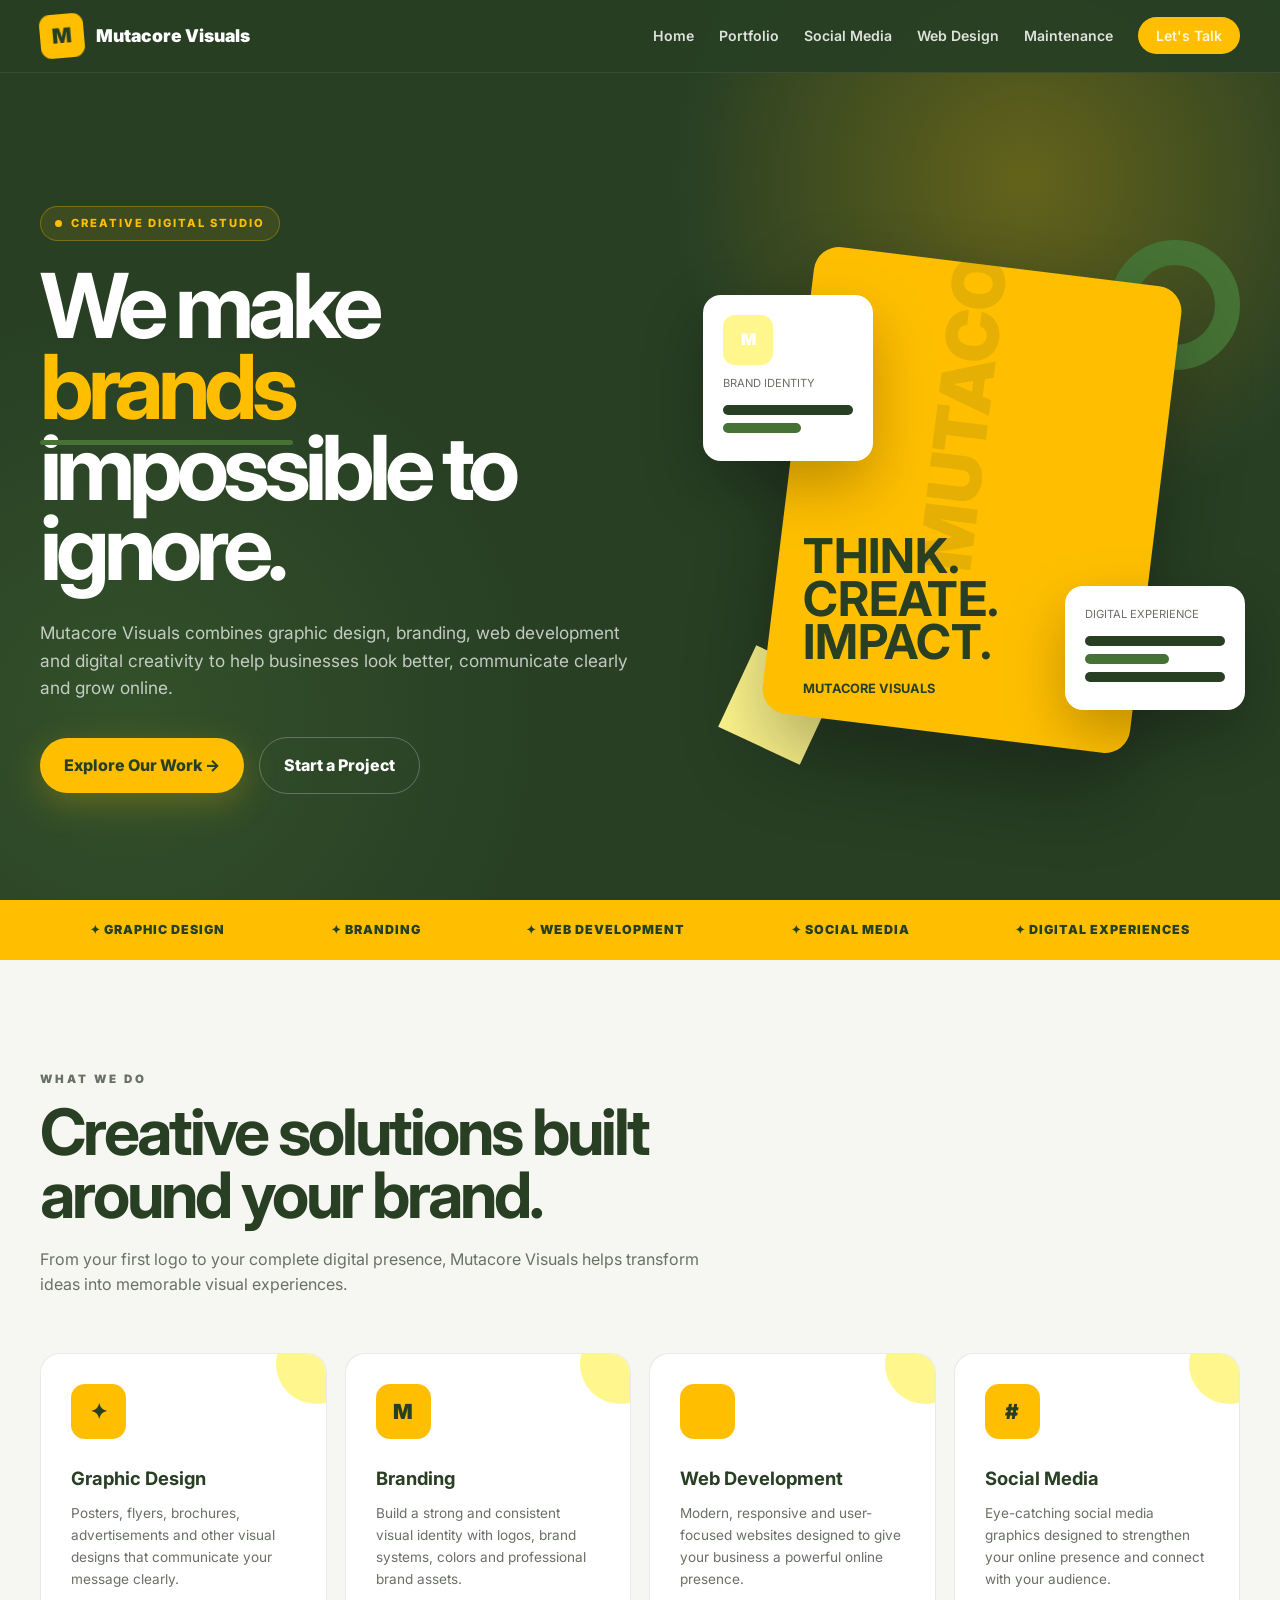
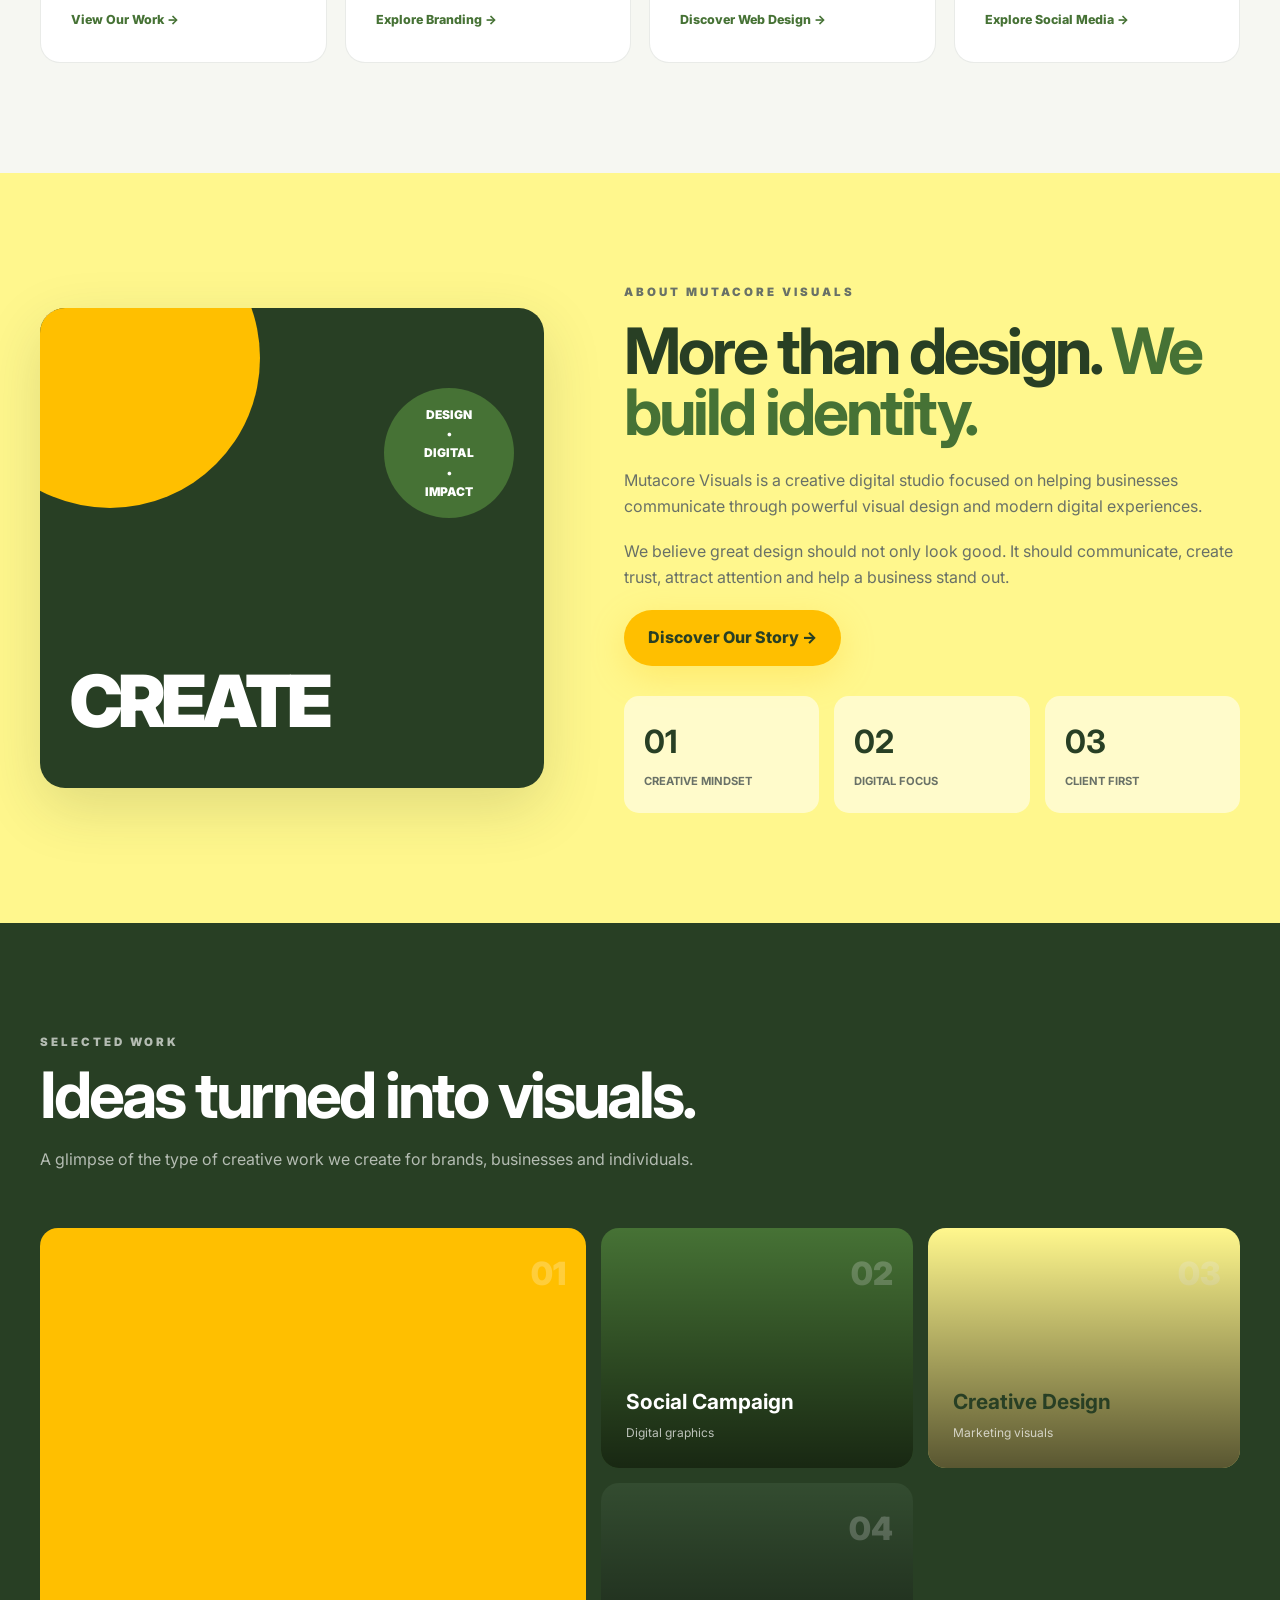
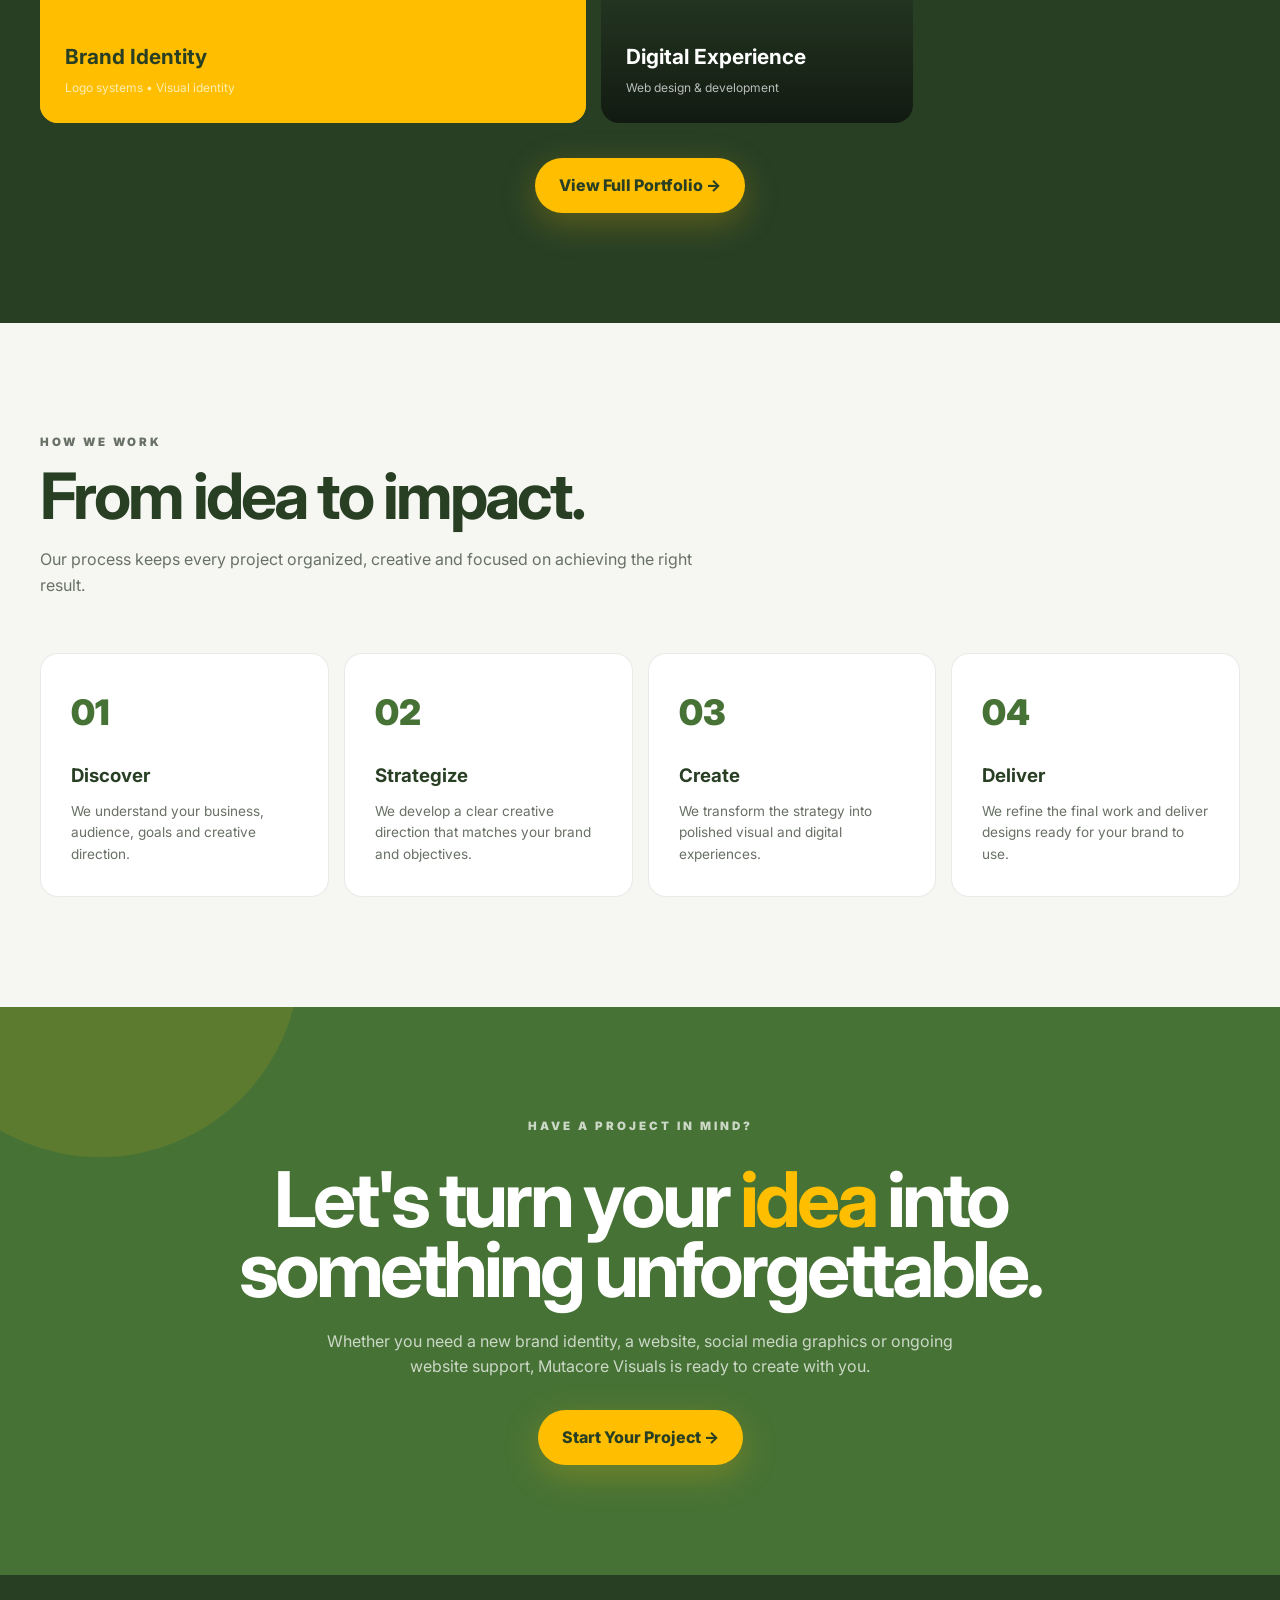
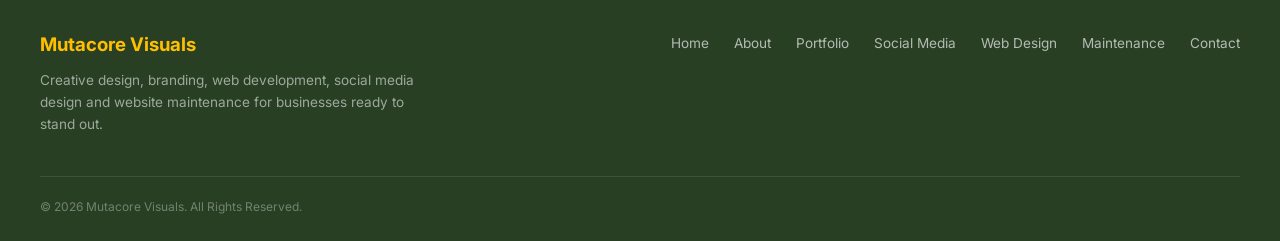
==== commit e2666eab: "Update index.html" ====
--- a/index.html
+++ b/index.html
@@ -128,7 +128,7 @@
                 class="logo">
 
                 <span class="logo-symbol">
-                    <img src="images/MUTACORE LOGO NO BACKGROUND.png" alt="logo" width="40px" height="40px">
+                    M
                 </span>
 
                 <span>
@@ -668,7 +668,7 @@
                         <span class="portfolio-number">
                             01
                         </span>
-                        <img src="images/pexels-cottonbro-3585032.jpg" alt="portfolio">
+                      
 
                         <div class="portfolio-content">
 
@@ -692,7 +692,7 @@
                         <span class="portfolio-number">
                             02
                         </span>
-                        <img src="images/pexels-darlene-alderson-7971531.jpg" alt="porfolio">
+                  
 
                         <div class="portfolio-content">
 
@@ -716,7 +716,7 @@
                         <span class="portfolio-number">
                             03
                         </span>
-                        <img src="images/pexels-fotios-photos-16129877.jpg" alt="portfolio">
+                      
 
                         <div class="portfolio-content">
 
@@ -740,7 +740,7 @@
                         <span class="portfolio-number">
                             04
                         </span>
-                        <img src="images/pexels-george-milton-7015034.jpg" alt="portfolio">
+                   
 
                         <div class="portfolio-content">
 
@@ -1028,4 +1028,4 @@
 
 </body>
 
-</html>+</html>
